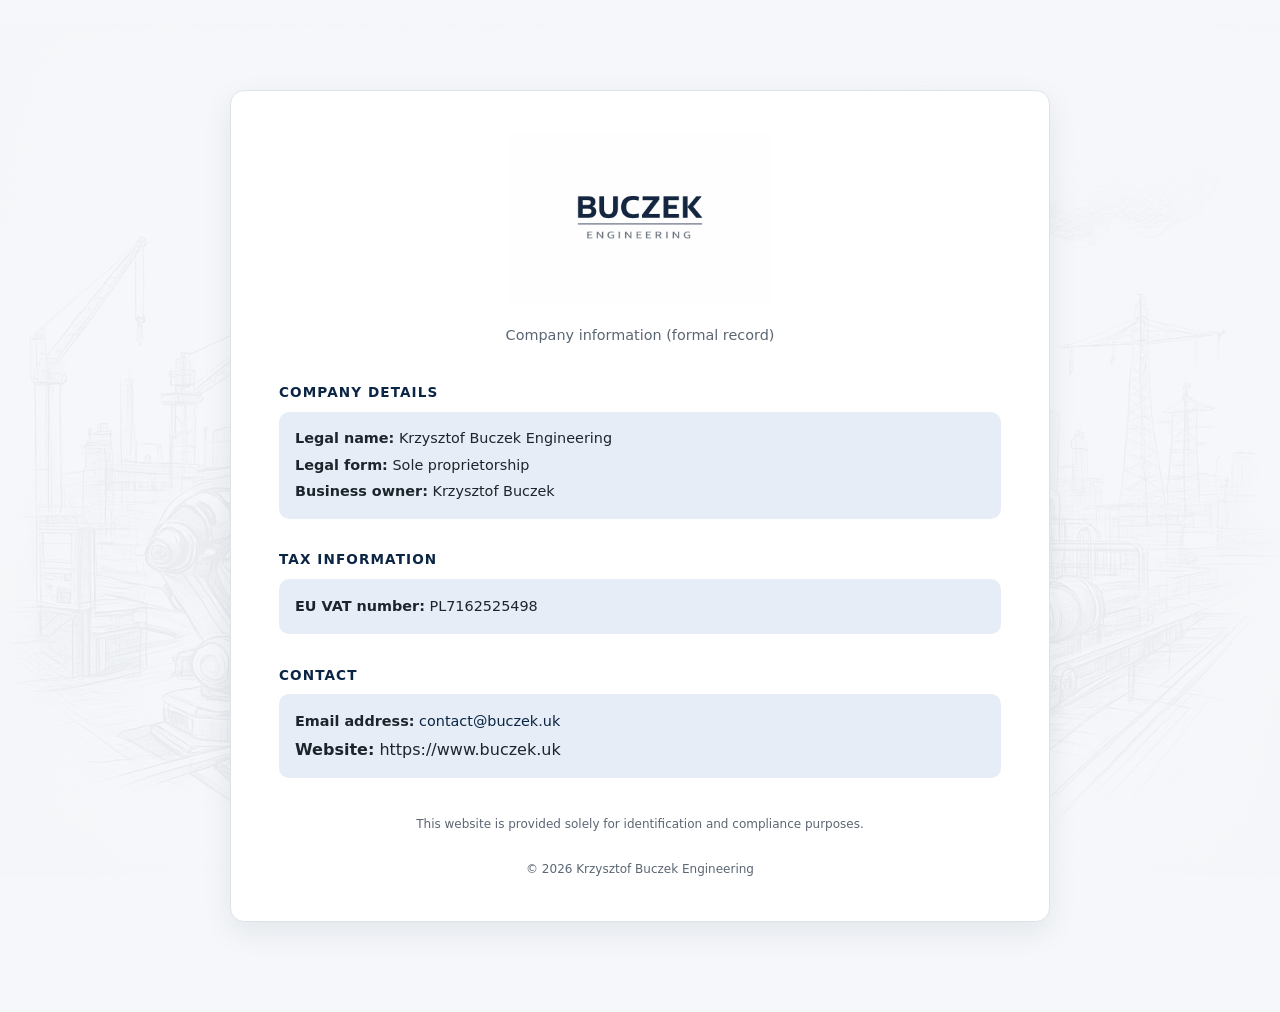
==== index.html @ cd6520aa "chore: import current site from hosting" ====
<!DOCTYPE html>
<html lang="en">
<head>
  <meta charset="UTF-8" />
  <title>Buczek Engineering – Company Information</title>
  <meta name="viewport" content="width=device-width, initial-scale=1" />
  <meta name="robots" content="noindex, nofollow" />

  <style>
    :root {
      --bg: #f5f7fa;
      --bg-alt: #ffffff;
      --primary: #0b2545;
      --primary-soft: #e6edf6;
      --text-main: #1d252c;
      --text-muted: #5b6673;
      --border: #dde3eb;
      --radius: 14px;
      --shadow: 0 10px 30px rgba(15, 35, 52, 0.08);
    }

    * {
      box-sizing: border-box;
      margin: 0;
      padding: 0;
    }

    body {
      font-family: system-ui, -apple-system, "Segoe UI", sans-serif;
      background: var(--bg);
      color: var(--text-main);
      line-height: 1.6;
      position: relative;
    }

    /* subtle background */
    body::before {
      content: "";
      position: fixed;
      inset: 0;
      background: url("img/industrial-sketch.webp") center/contain no-repeat;
      opacity: 0.05;
      z-index: -1;
      pointer-events: none;
    }

    .container {
      max-width: 820px;
      margin: 90px auto;
      background: var(--bg-alt);
      padding: 42px 48px;
      border: 1px solid var(--border);
      border-radius: var(--radius);
      box-shadow: var(--shadow);
    }

    /* header */
    .header {
      text-align: center;
      margin-bottom: 2.2rem;
    }

    .logo img {
      max-width: 260px;
      height: auto;
    }

    .subtitle {
      margin-top: 0.6rem;
      font-size: 0.9rem;
      color: var(--text-muted);
    }

    h2 {
      font-size: 0.85rem;
      margin-top: 1.9rem;
      margin-bottom: 0.5rem;
      text-transform: uppercase;
      letter-spacing: 0.08em;
      color: var(--primary);
    }

    p {
      font-size: 0.9rem;
      margin: 0.2rem 0;
    }

    .label {
      font-weight: 600;
    }

    .block {
      background: var(--primary-soft);
      border-radius: 10px;
      padding: 0.8rem 1rem;
    }

    a {
      color: var(--primary);
      text-decoration: none;
      font-weight: 500;
    }

    a:hover {
      text-decoration: underline;
    }

    .compliance-note {
      margin-top: 2.3rem;
      font-size: 0.75rem;
      color: var(--text-muted);
      text-align: center;
    }

    footer {
      margin-top: 1.6rem;
      font-size: 0.75rem;
      color: var(--text-muted);
      text-align: center;
    }
  </style>
</head>
<body>
  <div class="container">

    <!-- Header with logo -->
    <header class="header">
      <div class="logo">
        <img src="img/logo.webp" alt="Buczek Engineering company logo" />
      </div>
      <div class="subtitle">Company information (formal record)</div>
    </header>

    <h2>Company details</h2>
    <div class="block">
      <p><span class="label">Legal name:</span> Krzysztof Buczek Engineering</p>
      <p><span class="label">Legal form:</span> Sole proprietorship</p>
      <p><span class="label">Business owner:</span> Krzysztof Buczek</p>
    </div>

    <h2>Tax information</h2>
    <div class="block">
      <p><span class="label">EU VAT number:</span> PL7162525498</p>
    </div>

    <h2>Contact</h2>
    <div class="block">
		<p>
		  <span class="label">Email address:</span>
		  <a href="mailto:contact&#64;buczek&#46;uk">
			contact&#64;buczek&#46;uk
		  </a>
		</p>

        <span class="label">Website:</span> https://www.buczek.uk
      </p>
    </div>

    <div class="compliance-note">
      This website is provided solely for identification and compliance purposes.
    </div>

    <footer>
      © <span id="year"></span> Krzysztof Buczek Engineering
    </footer>
  </div>

  <script>
    document.getElementById("year").textContent = new Date().getFullYear();
  </script>
</body>
</html>
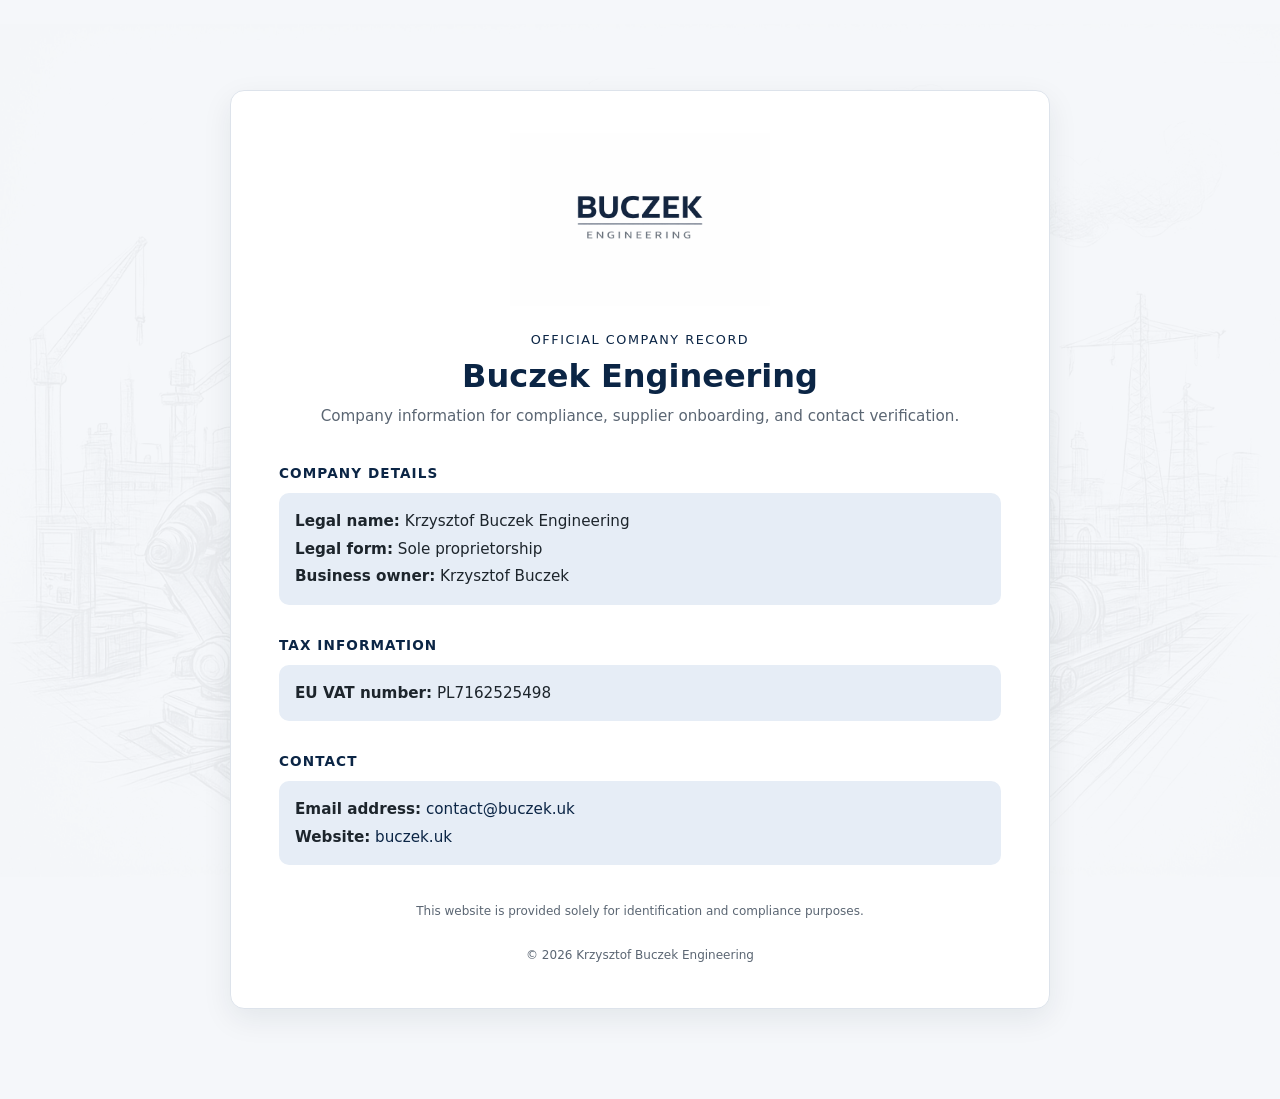
==== commit 54d438e0: "fix: improve site metadata and canonical routing" ====
--- a/index.html
+++ b/index.html
@@ -1,10 +1,22 @@
 <!DOCTYPE html>
-<html lang="en">
+<html lang="en-GB">
 <head>
   <meta charset="UTF-8" />
-  <title>Buczek Engineering – Company Information</title>
+  <title>Buczek Engineering - Company Information</title>
   <meta name="viewport" content="width=device-width, initial-scale=1" />
-  <meta name="robots" content="noindex, nofollow" />
+  <meta
+    name="description"
+    content="Official company information for Krzysztof Buczek Engineering, including tax details and contact information."
+  />
+  <link rel="canonical" href="https://buczek.uk/" />
+  <link rel="icon" href="/favicon.svg" type="image/svg+xml" />
+  <meta property="og:title" content="Buczek Engineering - Company Information" />
+  <meta
+    property="og:description"
+    content="Official company information for Krzysztof Buczek Engineering."
+  />
+  <meta property="og:type" content="website" />
+  <meta property="og:url" content="https://buczek.uk/" />
 
   <style>
     :root {
@@ -33,7 +45,6 @@
       position: relative;
     }
 
-    /* subtle background */
     body::before {
       content: "";
       position: fixed;
@@ -54,7 +65,6 @@
       box-shadow: var(--shadow);
     }
 
-    /* header */
     .header {
       text-align: center;
       margin-bottom: 2.2rem;
@@ -65,9 +75,24 @@
       height: auto;
     }
 
+    .eyebrow {
+      margin-top: 1rem;
+      font-size: 0.8rem;
+      letter-spacing: 0.12em;
+      text-transform: uppercase;
+      color: var(--primary);
+    }
+
+    h1 {
+      margin-top: 0.45rem;
+      font-size: 2rem;
+      line-height: 1.15;
+      color: var(--primary);
+    }
+
     .subtitle {
       margin-top: 0.6rem;
-      font-size: 0.9rem;
+      font-size: 0.95rem;
       color: var(--text-muted);
     }
 
@@ -81,8 +106,12 @@
     }
 
     p {
-      font-size: 0.9rem;
+      font-size: 0.95rem;
       margin: 0.2rem 0;
+    }
+
+    address {
+      font-style: normal;
     }
 
     .label {
@@ -118,52 +147,70 @@
       color: var(--text-muted);
       text-align: center;
     }
+
+    @media (max-width: 640px) {
+      .container {
+        margin: 24px 16px;
+        padding: 28px 22px;
+      }
+
+      h1 {
+        font-size: 1.65rem;
+      }
+    }
   </style>
 </head>
 <body>
-  <div class="container">
-
-    <!-- Header with logo -->
+  <main class="container">
     <header class="header">
       <div class="logo">
         <img src="img/logo.webp" alt="Buczek Engineering company logo" />
       </div>
-      <div class="subtitle">Company information (formal record)</div>
+      <p class="eyebrow">Official company record</p>
+      <h1>Buczek Engineering</h1>
+      <p class="subtitle">
+        Company information for compliance, supplier onboarding, and contact verification.
+      </p>
     </header>
 
-    <h2>Company details</h2>
-    <div class="block">
-      <p><span class="label">Legal name:</span> Krzysztof Buczek Engineering</p>
-      <p><span class="label">Legal form:</span> Sole proprietorship</p>
-      <p><span class="label">Business owner:</span> Krzysztof Buczek</p>
-    </div>
-
-    <h2>Tax information</h2>
-    <div class="block">
-      <p><span class="label">EU VAT number:</span> PL7162525498</p>
-    </div>
-
-    <h2>Contact</h2>
-    <div class="block">
-		<p>
-		  <span class="label">Email address:</span>
-		  <a href="mailto:contact&#64;buczek&#46;uk">
-			contact&#64;buczek&#46;uk
-		  </a>
-		</p>
-
-        <span class="label">Website:</span> https://www.buczek.uk
-      </p>
-    </div>
-
-    <div class="compliance-note">
+    <section aria-labelledby="company-details">
+      <h2 id="company-details">Company details</h2>
+      <div class="block">
+        <p><span class="label">Legal name:</span> Krzysztof Buczek Engineering</p>
+        <p><span class="label">Legal form:</span> Sole proprietorship</p>
+        <p><span class="label">Business owner:</span> Krzysztof Buczek</p>
+      </div>
+    </section>
+
+    <section aria-labelledby="tax-information">
+      <h2 id="tax-information">Tax information</h2>
+      <div class="block">
+        <p><span class="label">EU VAT number:</span> PL7162525498</p>
+      </div>
+    </section>
+
+    <section aria-labelledby="contact-information">
+      <h2 id="contact-information">Contact</h2>
+      <address class="block">
+        <p>
+          <span class="label">Email address:</span>
+          <a href="mailto:contact@buczek.uk">contact@buczek.uk</a>
+        </p>
+        <p>
+          <span class="label">Website:</span>
+          <a href="https://buczek.uk/">buczek.uk</a>
+        </p>
+      </address>
+    </section>
+
+    <p class="compliance-note">
       This website is provided solely for identification and compliance purposes.
-    </div>
+    </p>
 
     <footer>
-      © <span id="year"></span> Krzysztof Buczek Engineering
+      &copy; <span id="year"></span> Krzysztof Buczek Engineering
     </footer>
-  </div>
+  </main>
 
   <script>
     document.getElementById("year").textContent = new Date().getFullYear();
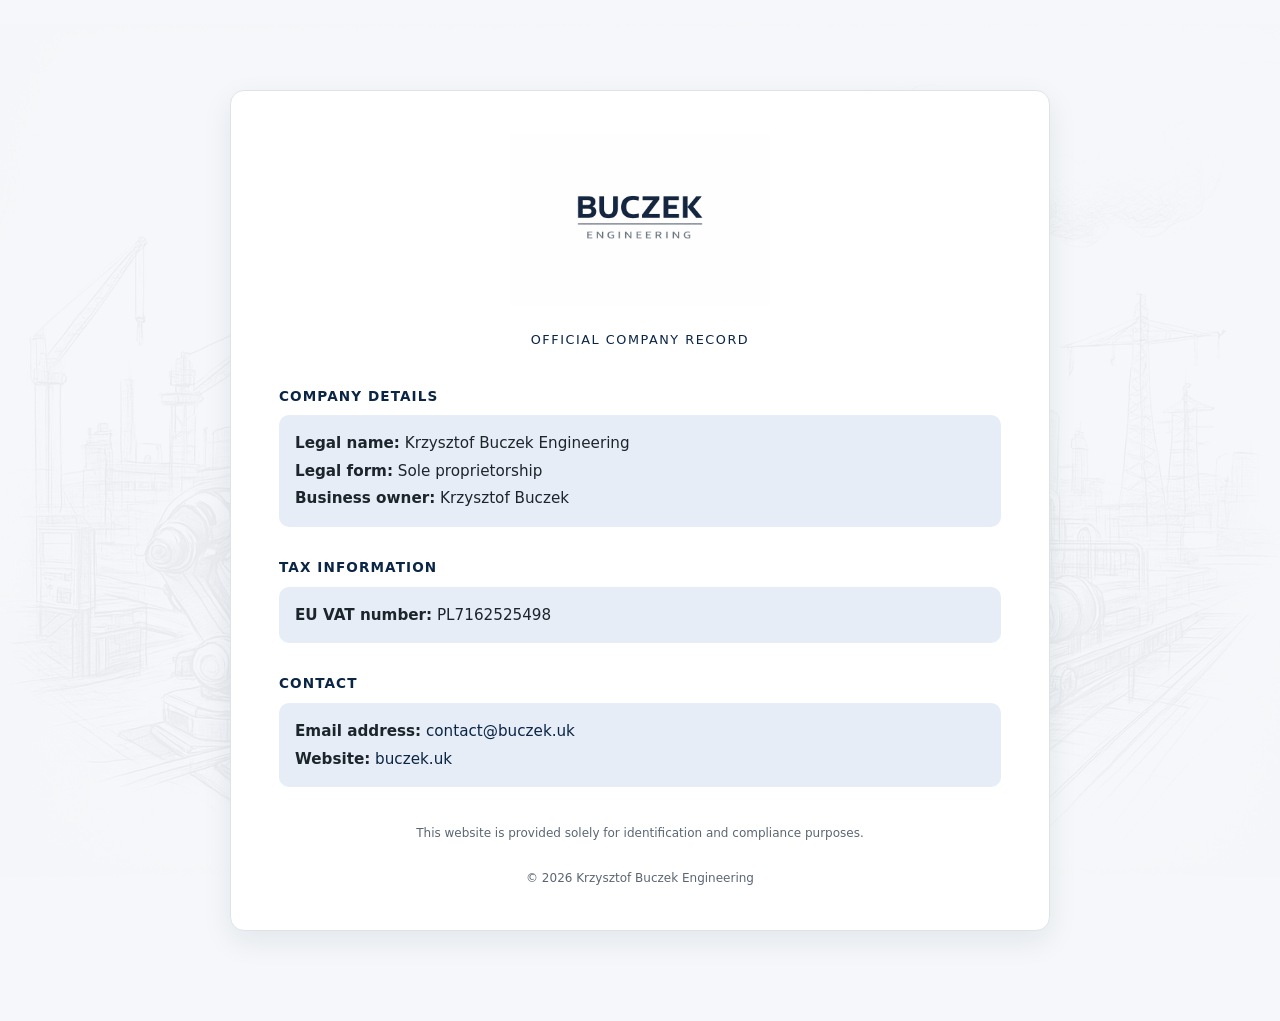
==== commit e0330f1b: "refactor: remove header title block" ====
--- a/index.html
+++ b/index.html
@@ -9,7 +9,13 @@
     content="Official company information for Krzysztof Buczek Engineering, including tax details and contact information."
   />
   <link rel="canonical" href="https://buczek.uk/" />
+  <meta name="theme-color" content="#0b2545" />
+  <link rel="icon" href="/favicon.ico" sizes="any" />
   <link rel="icon" href="/favicon.svg" type="image/svg+xml" />
+  <link rel="icon" href="/favicon-32x32.png" type="image/png" sizes="32x32" />
+  <link rel="icon" href="/favicon-16x16.png" type="image/png" sizes="16x16" />
+  <link rel="apple-touch-icon" href="/apple-touch-icon.png" sizes="180x180" />
+  <link rel="manifest" href="/site.webmanifest" />
   <meta property="og:title" content="Buczek Engineering - Company Information" />
   <meta
     property="og:description"
@@ -17,6 +23,36 @@
   />
   <meta property="og:type" content="website" />
   <meta property="og:url" content="https://buczek.uk/" />
+  <meta property="og:site_name" content="Buczek Engineering" />
+  <meta property="og:image" content="https://buczek.uk/og-image.png" />
+  <meta property="og:image:type" content="image/png" />
+  <meta property="og:image:width" content="1200" />
+  <meta property="og:image:height" content="630" />
+  <meta
+    property="og:image:alt"
+    content="Buczek Engineering official company information card."
+  />
+  <meta name="twitter:card" content="summary_large_image" />
+  <meta name="twitter:title" content="Buczek Engineering - Company Information" />
+  <meta
+    name="twitter:description"
+    content="Official company information for Krzysztof Buczek Engineering."
+  />
+  <meta name="twitter:image" content="https://buczek.uk/og-image.png" />
+  <script type="application/ld+json">
+    {
+      "@context": "https://schema.org",
+      "@type": "Organization",
+      "name": "Buczek Engineering",
+      "legalName": "Krzysztof Buczek Engineering",
+      "url": "https://buczek.uk/",
+      "email": "contact@buczek.uk",
+      "vatID": "PL7162525498",
+      "logo": "https://buczek.uk/img/logo.webp",
+      "image": "https://buczek.uk/og-image.png",
+      "description": "Official company information for Krzysztof Buczek Engineering."
+    }
+  </script>
 
   <style>
     :root {
@@ -83,19 +119,6 @@
       color: var(--primary);
     }
 
-    h1 {
-      margin-top: 0.45rem;
-      font-size: 2rem;
-      line-height: 1.15;
-      color: var(--primary);
-    }
-
-    .subtitle {
-      margin-top: 0.6rem;
-      font-size: 0.95rem;
-      color: var(--text-muted);
-    }
-
     h2 {
       font-size: 0.85rem;
       margin-top: 1.9rem;
@@ -152,10 +175,6 @@
       .container {
         margin: 24px 16px;
         padding: 28px 22px;
-      }
-
-      h1 {
-        font-size: 1.65rem;
       }
     }
   </style>
@@ -167,10 +186,6 @@
         <img src="img/logo.webp" alt="Buczek Engineering company logo" />
       </div>
       <p class="eyebrow">Official company record</p>
-      <h1>Buczek Engineering</h1>
-      <p class="subtitle">
-        Company information for compliance, supplier onboarding, and contact verification.
-      </p>
     </header>
 
     <section aria-labelledby="company-details">
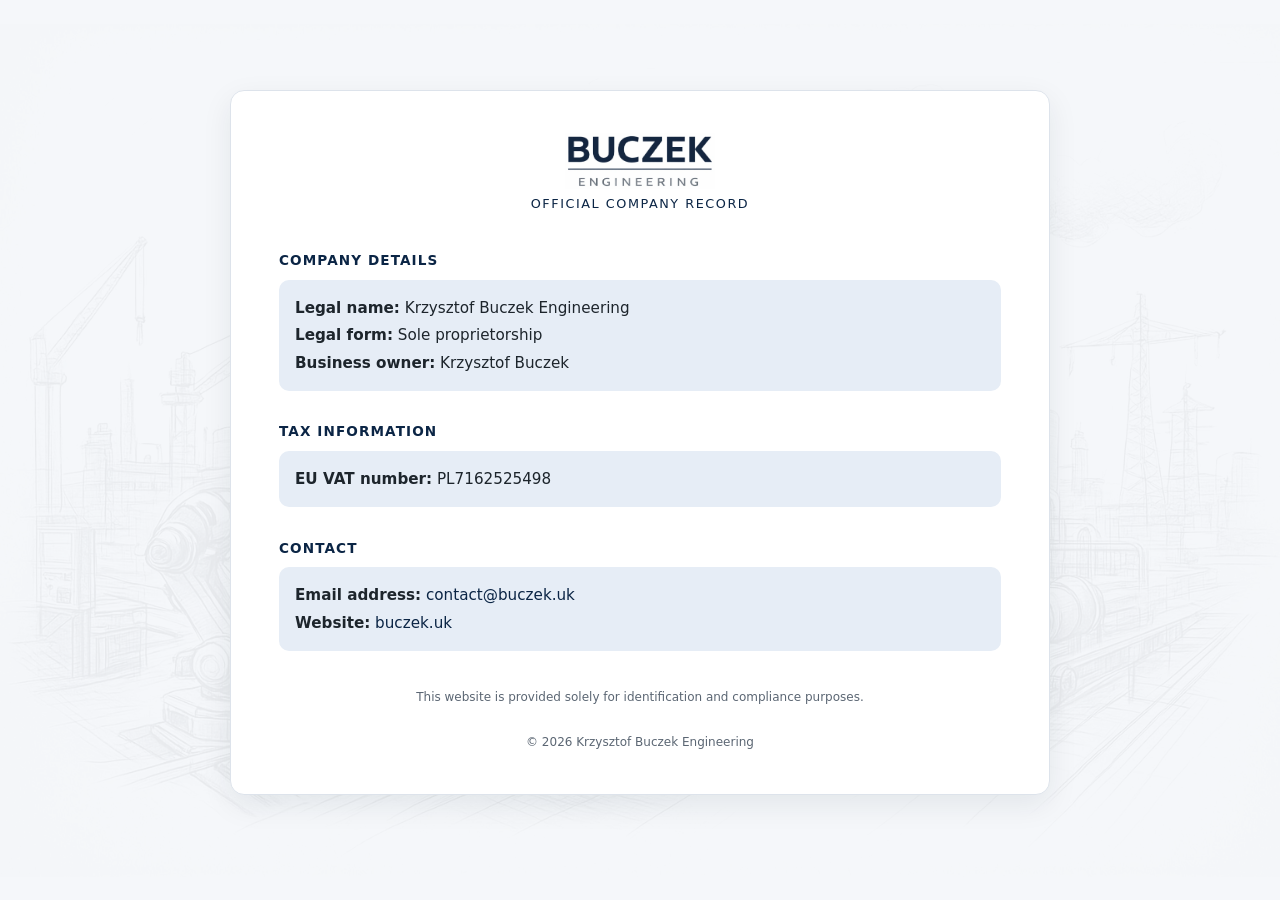
==== commit 5d5d5607: "fix: tighten logo header spacing" ====
--- a/index.html
+++ b/index.html
@@ -107,12 +107,14 @@
     }
 
     .logo img {
-      max-width: 260px;
+      display: block;
+      max-width: 150px;
+      margin: 0 auto;
       height: auto;
     }
 
     .eyebrow {
-      margin-top: 1rem;
+      margin-top: 0.35rem;
       font-size: 0.8rem;
       letter-spacing: 0.12em;
       text-transform: uppercase;
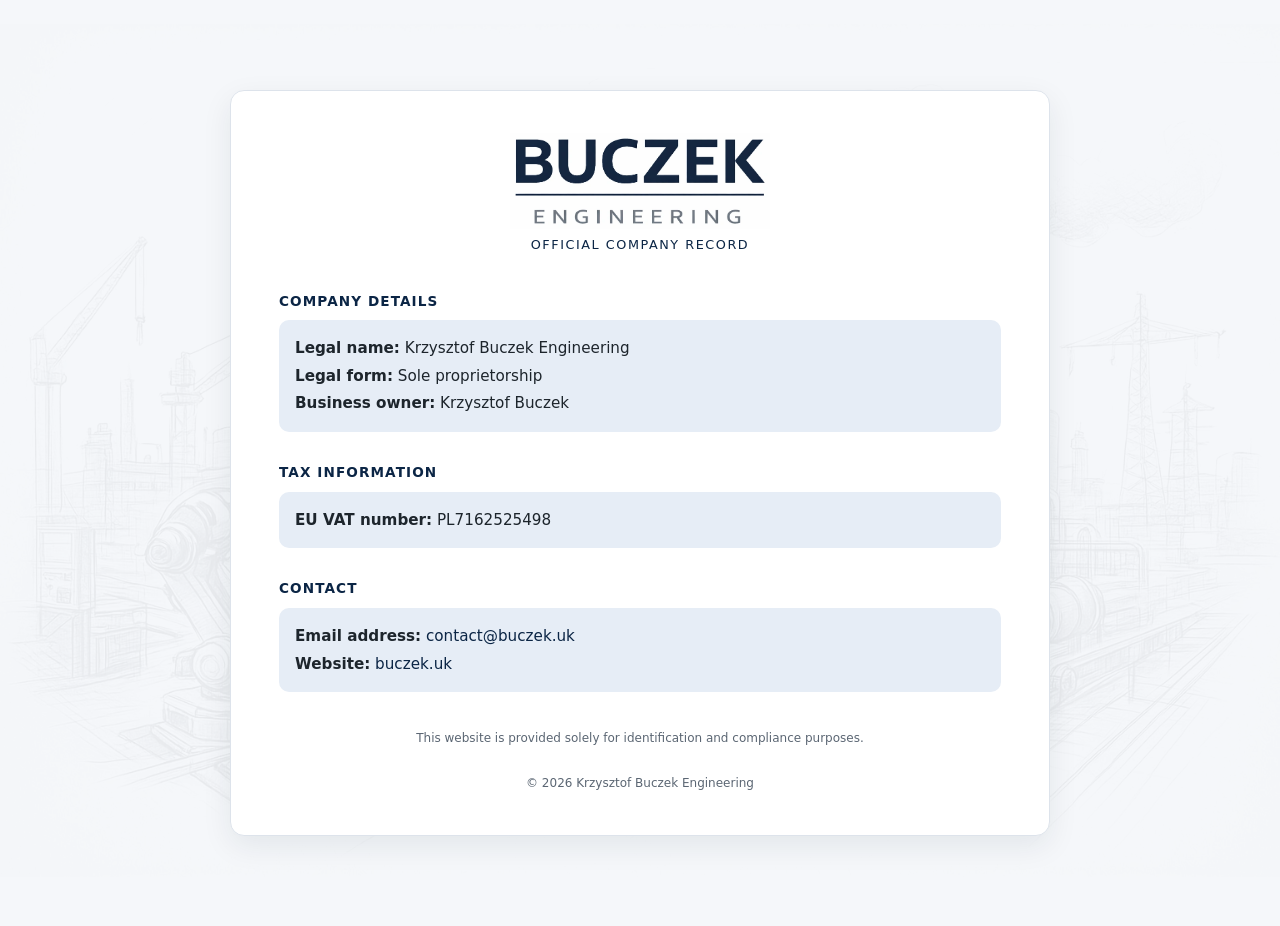
==== commit 42bedaf5: "fix: restore logo display size" ====
--- a/index.html
+++ b/index.html
@@ -108,7 +108,7 @@
 
     .logo img {
       display: block;
-      max-width: 150px;
+      max-width: 260px;
       margin: 0 auto;
       height: auto;
     }
